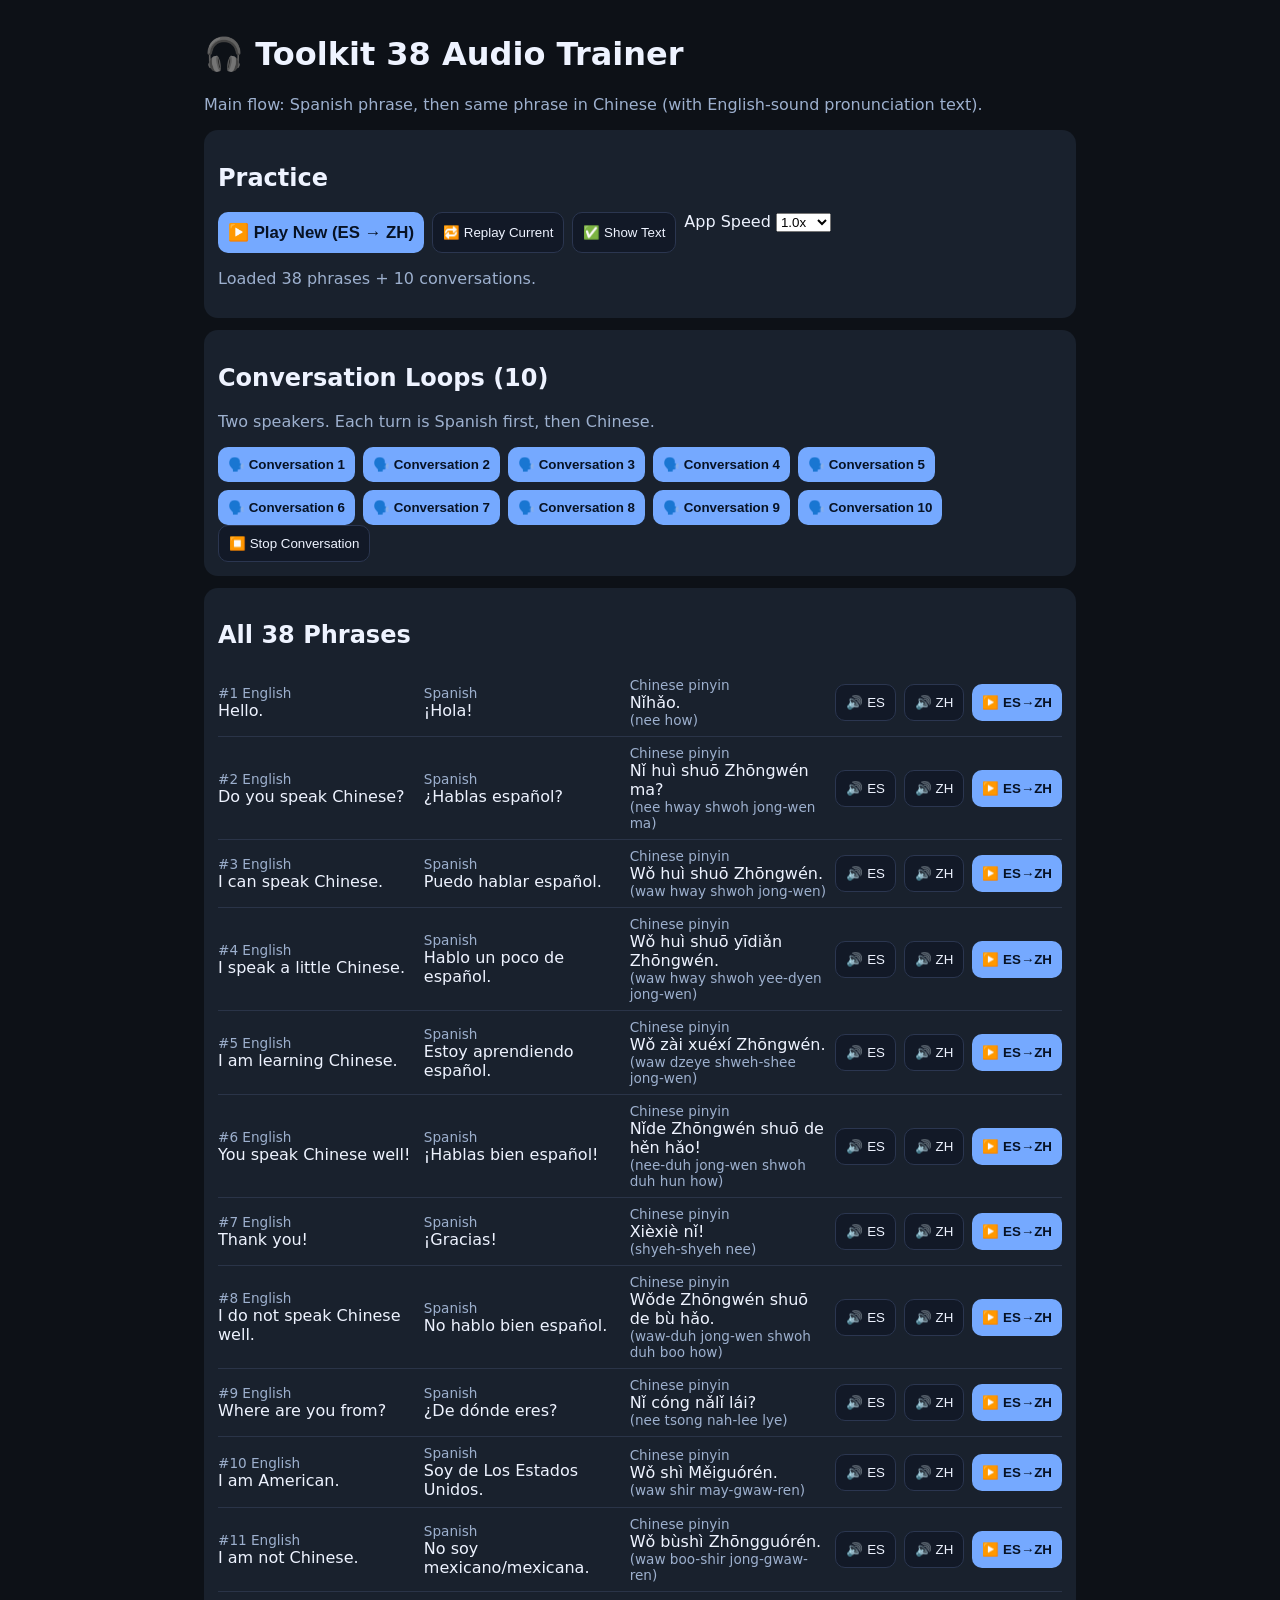
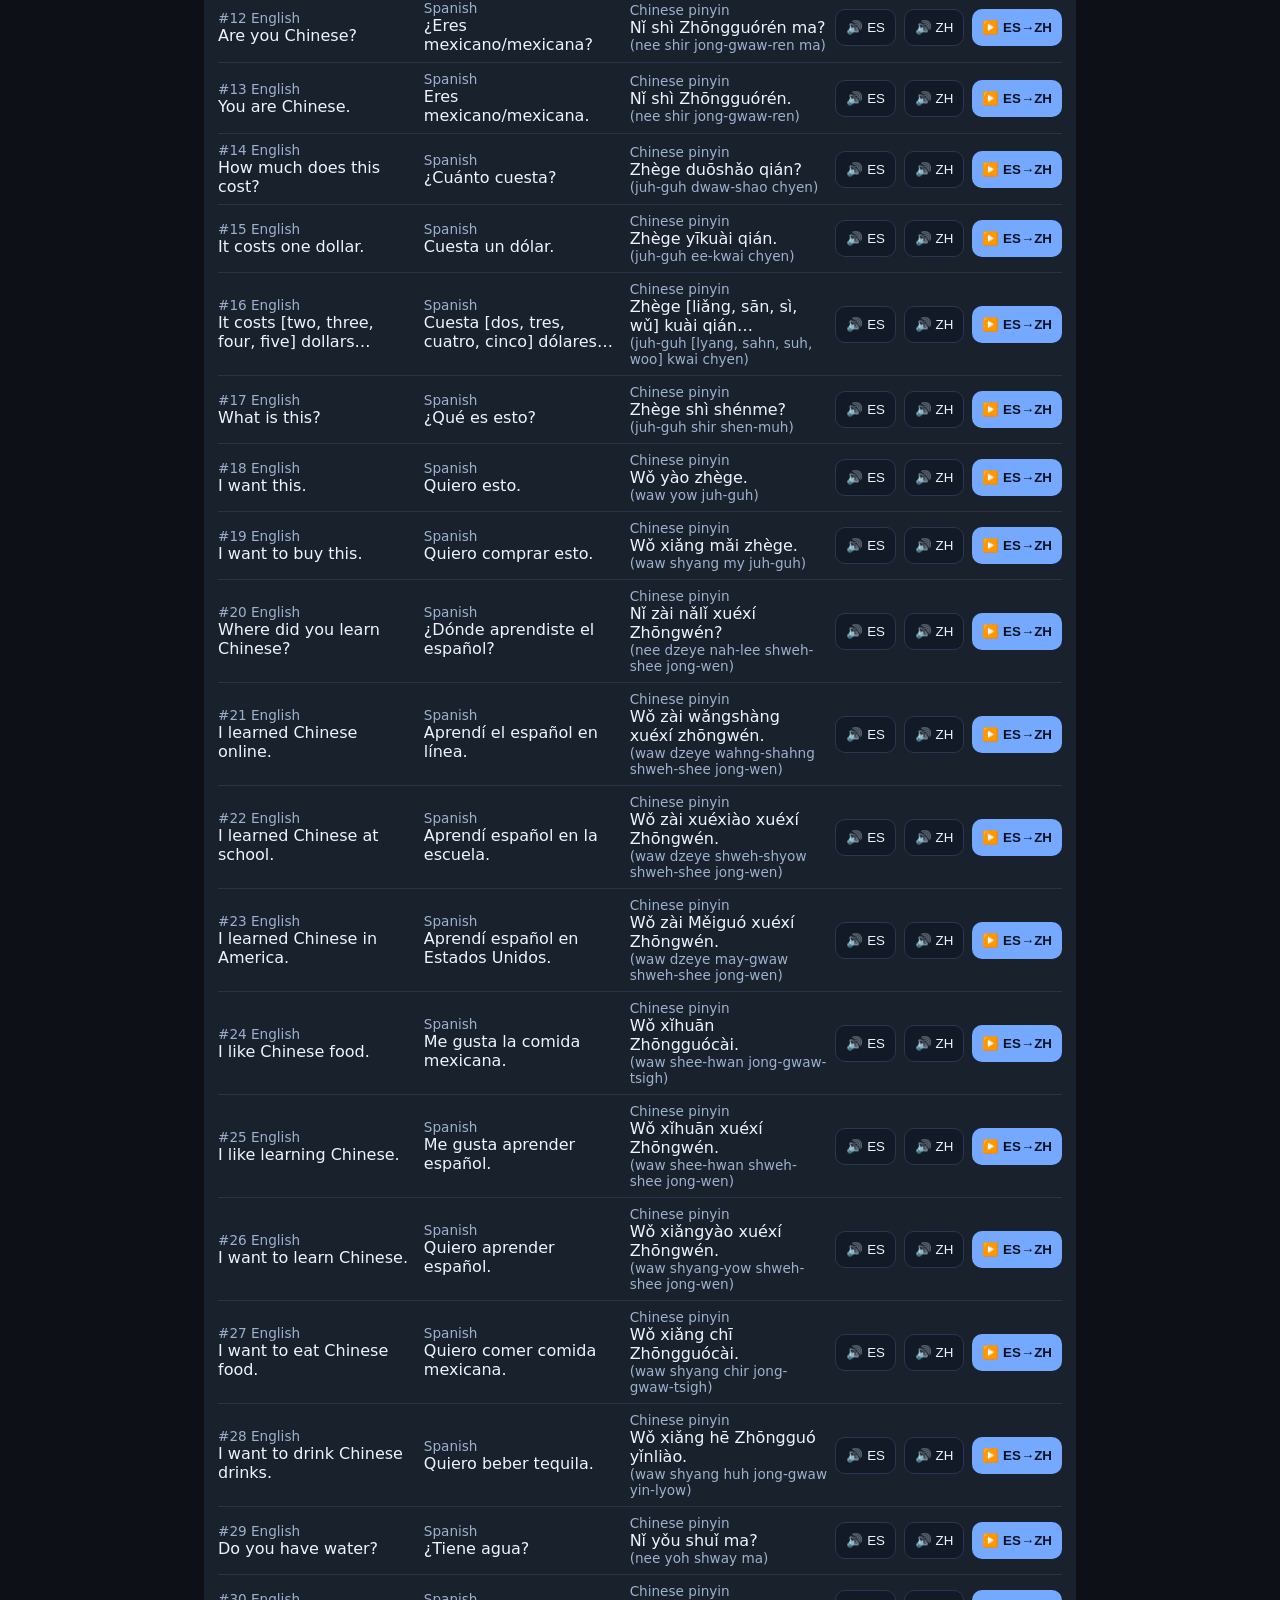
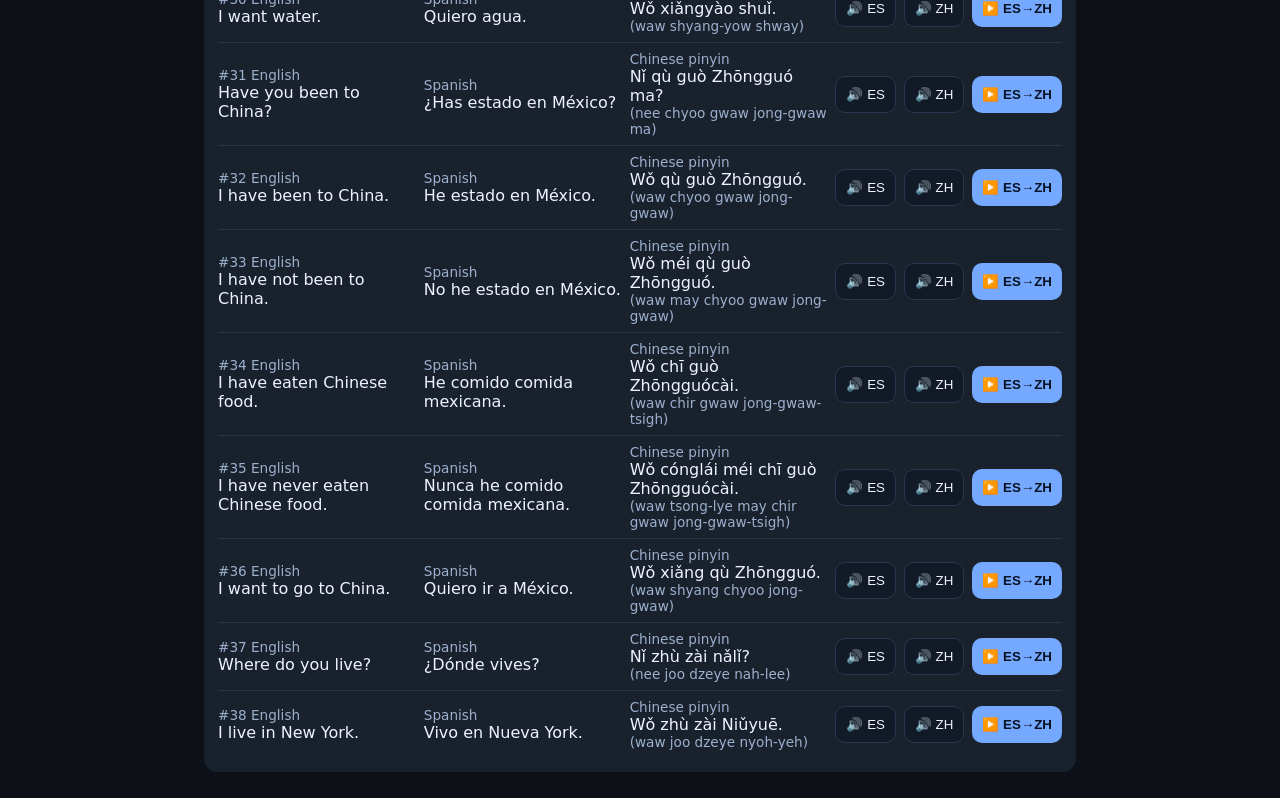
==== index.html @ 022e15b8 "Make speed a true app-wide control and add 5 more conversation loops (total 10)" ====
<!doctype html>
<html lang="en">
  <head>
    <meta charset="UTF-8" />
    <meta name="viewport" content="width=device-width, initial-scale=1.0" />
    <title>Toolkit 38 Audio Trainer</title>
    <link rel="stylesheet" href="styles.css" />
  </head>
  <body>
    <main class="app">
      <h1>🎧 Toolkit 38 Audio Trainer</h1>
      <p class="sub">Main flow: Spanish phrase, then same phrase in Chinese (with English-sound pronunciation text).</p>

      <section class="card">
        <h2>Practice</h2>
        <div class="row">
          <button id="playNew" class="primary big">▶️ Play New (ES → ZH)</button>
          <button id="replay">🔁 Replay Current</button>
          <button id="show">✅ Show Text</button>
          <label>App Speed
            <select id="speed">
              <option value="0.75">0.75x</option>
              <option value="0.85">0.85x</option>
              <option value="1" selected>1.0x</option>
              <option value="1.15">1.15x</option>
              <option value="1.3">1.3x</option>
            </select>
          </label>
        </div>
        <p id="status" class="muted">Ready.</p>
        <div id="currentText" class="hidden"></div>
      </section>

      <section class="card">
        <h2>Conversation Loops (10)</h2>
        <p class="muted">Two speakers. Each turn is Spanish first, then Chinese.</p>
        <div class="row" id="convButtons"></div>
        <div class="row">
          <button id="stopConv">⏹️ Stop Conversation</button>
        </div>
      </section>

      <section class="card">
        <h2>All 38 Phrases</h2>
        <div id="list"></div>
      </section>
    </main>

    <script src="app.js"></script>
  </body>
</html>
---- styles.css ----
:root{--bg:#0d1117;--card:#19212d;--text:#eef3ff;--muted:#9db0ce;--accent:#75a9ff}
*{box-sizing:border-box}body{margin:0;background:var(--bg);color:var(--text);font-family:Inter,system-ui,-apple-system,Segoe UI,Roboto,sans-serif}
.app{max-width:900px;margin:0 auto;padding:14px}.sub{color:var(--muted)}
.card{background:var(--card);padding:14px;border-radius:14px;margin:12px 0}
button{padding:10px;border-radius:10px;border:1px solid #2b3650;background:#121927;color:var(--text);cursor:pointer}
.primary{background:var(--accent);border:none;color:#071224;font-weight:800}.big{font-size:1.05rem}
.row{display:flex;gap:8px;flex-wrap:wrap}
.muted{color:var(--muted)}.hidden{display:none}
#currentText{margin-top:10px;padding:10px;border:1px solid #30405d;border-radius:10px}
.list-row{display:grid;grid-template-columns:1.2fr 1.2fr 1.2fr auto;gap:8px;align-items:center;padding:8px 0;border-bottom:1px solid #2a3448}
.list-row:last-child{border-bottom:none}
.pill{font-size:.85rem;color:var(--muted)}
@media(max-width:900px){.list-row{grid-template-columns:1fr}.list-row button{width:100%}}
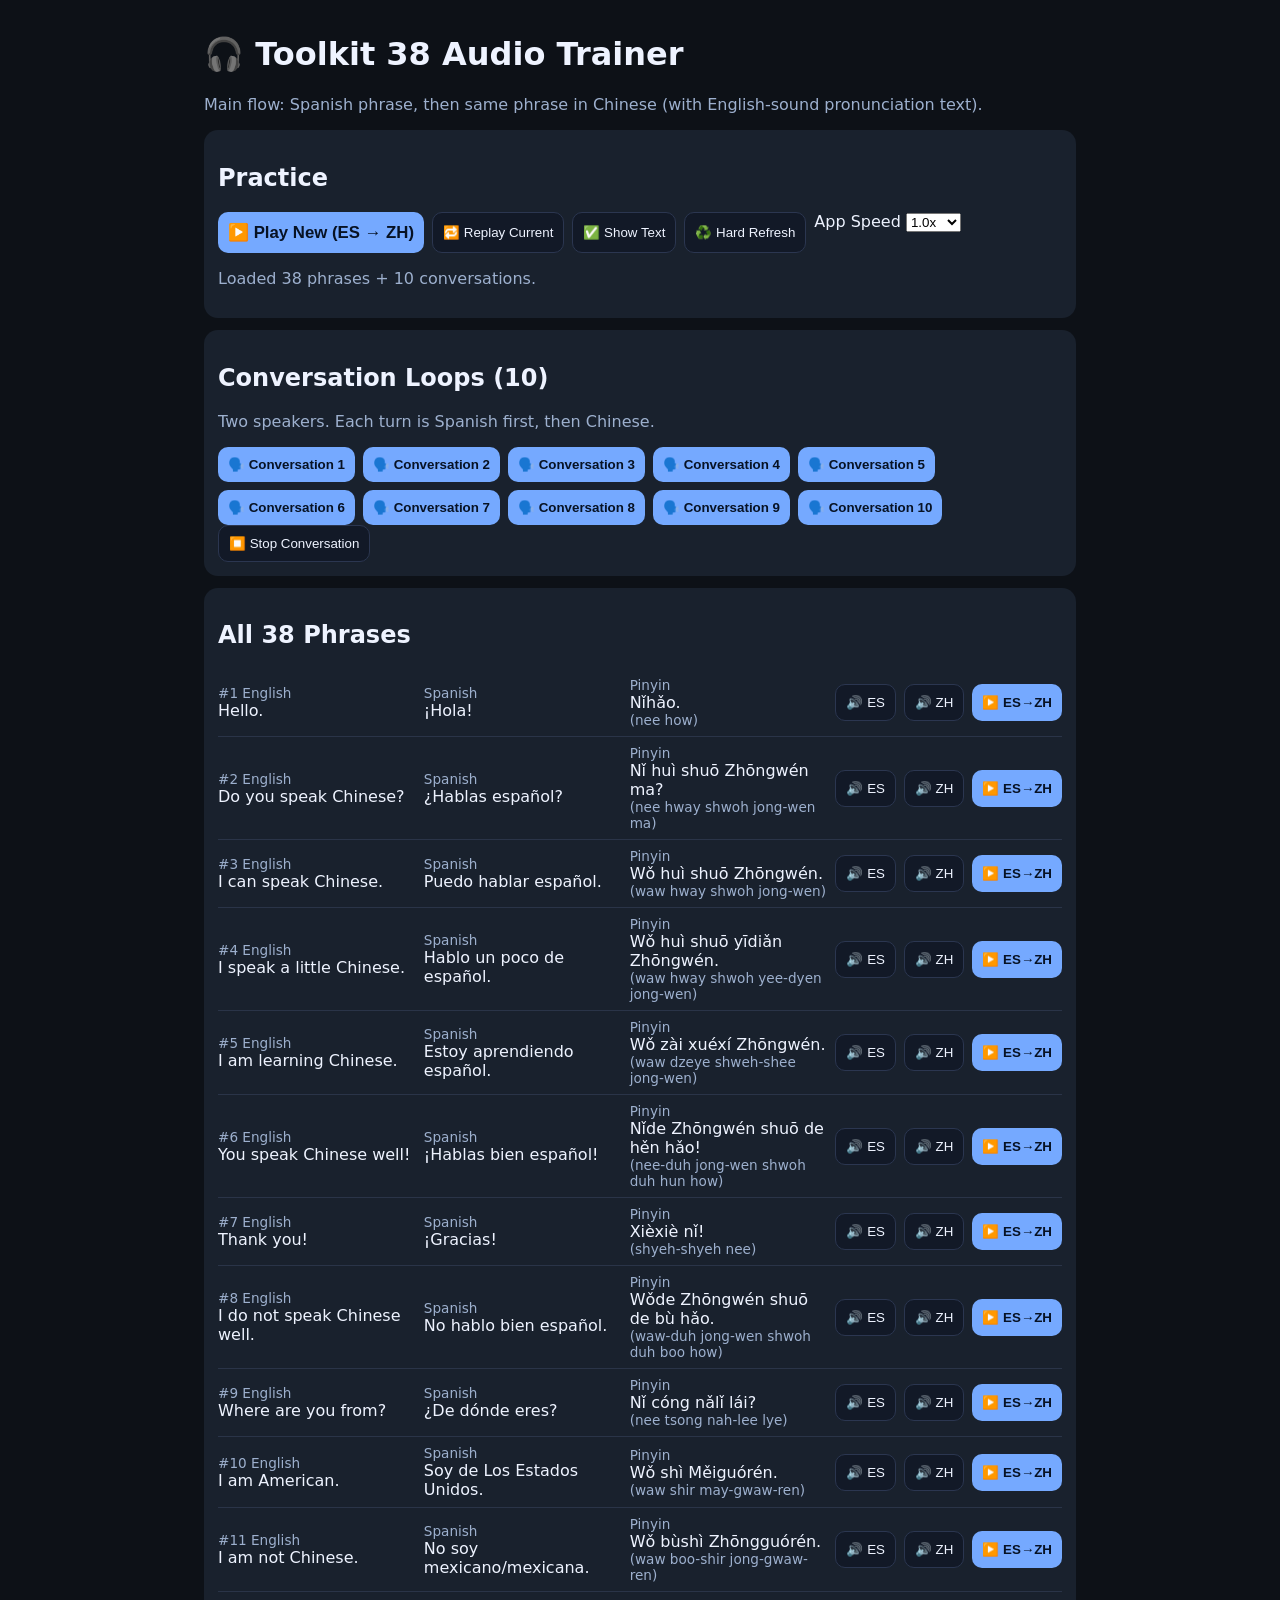
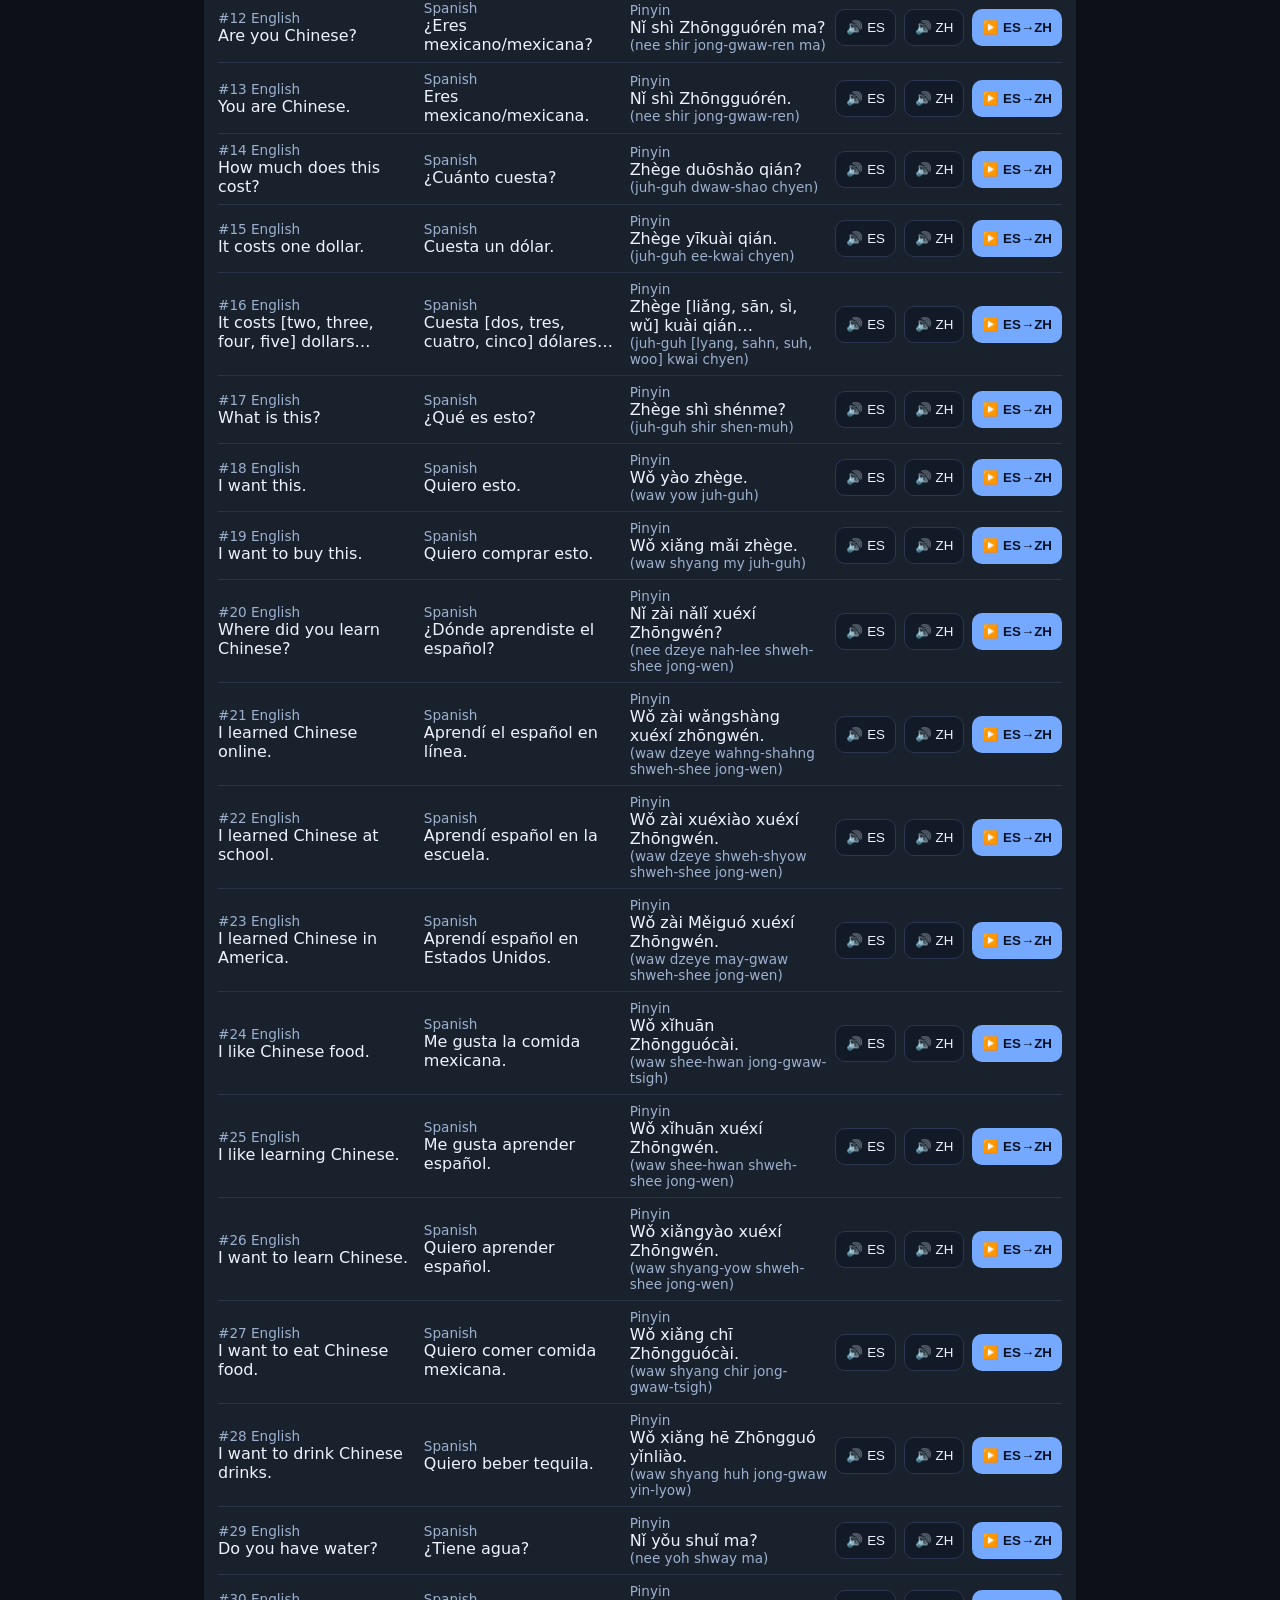
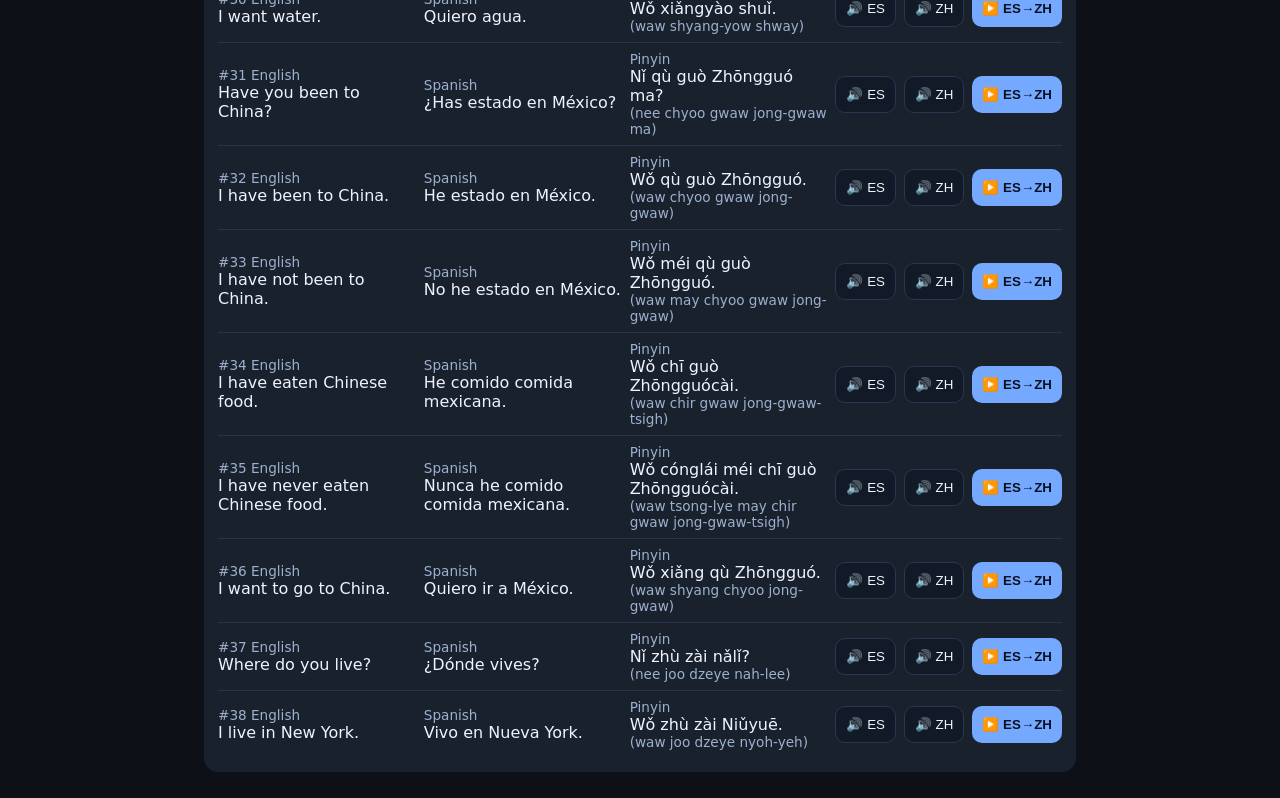
==== commit 4b5df3de: "Hide Chinese characters from UI and add in-app hard refresh button" ====
--- a/index.html
+++ b/index.html
@@ -17,6 +17,7 @@
           <button id="playNew" class="primary big">▶️ Play New (ES → ZH)</button>
           <button id="replay">🔁 Replay Current</button>
           <button id="show">✅ Show Text</button>
+          <button id="refreshBtn">♻️ Hard Refresh</button>
           <label>App Speed
             <select id="speed">
               <option value="0.75">0.75x</option>
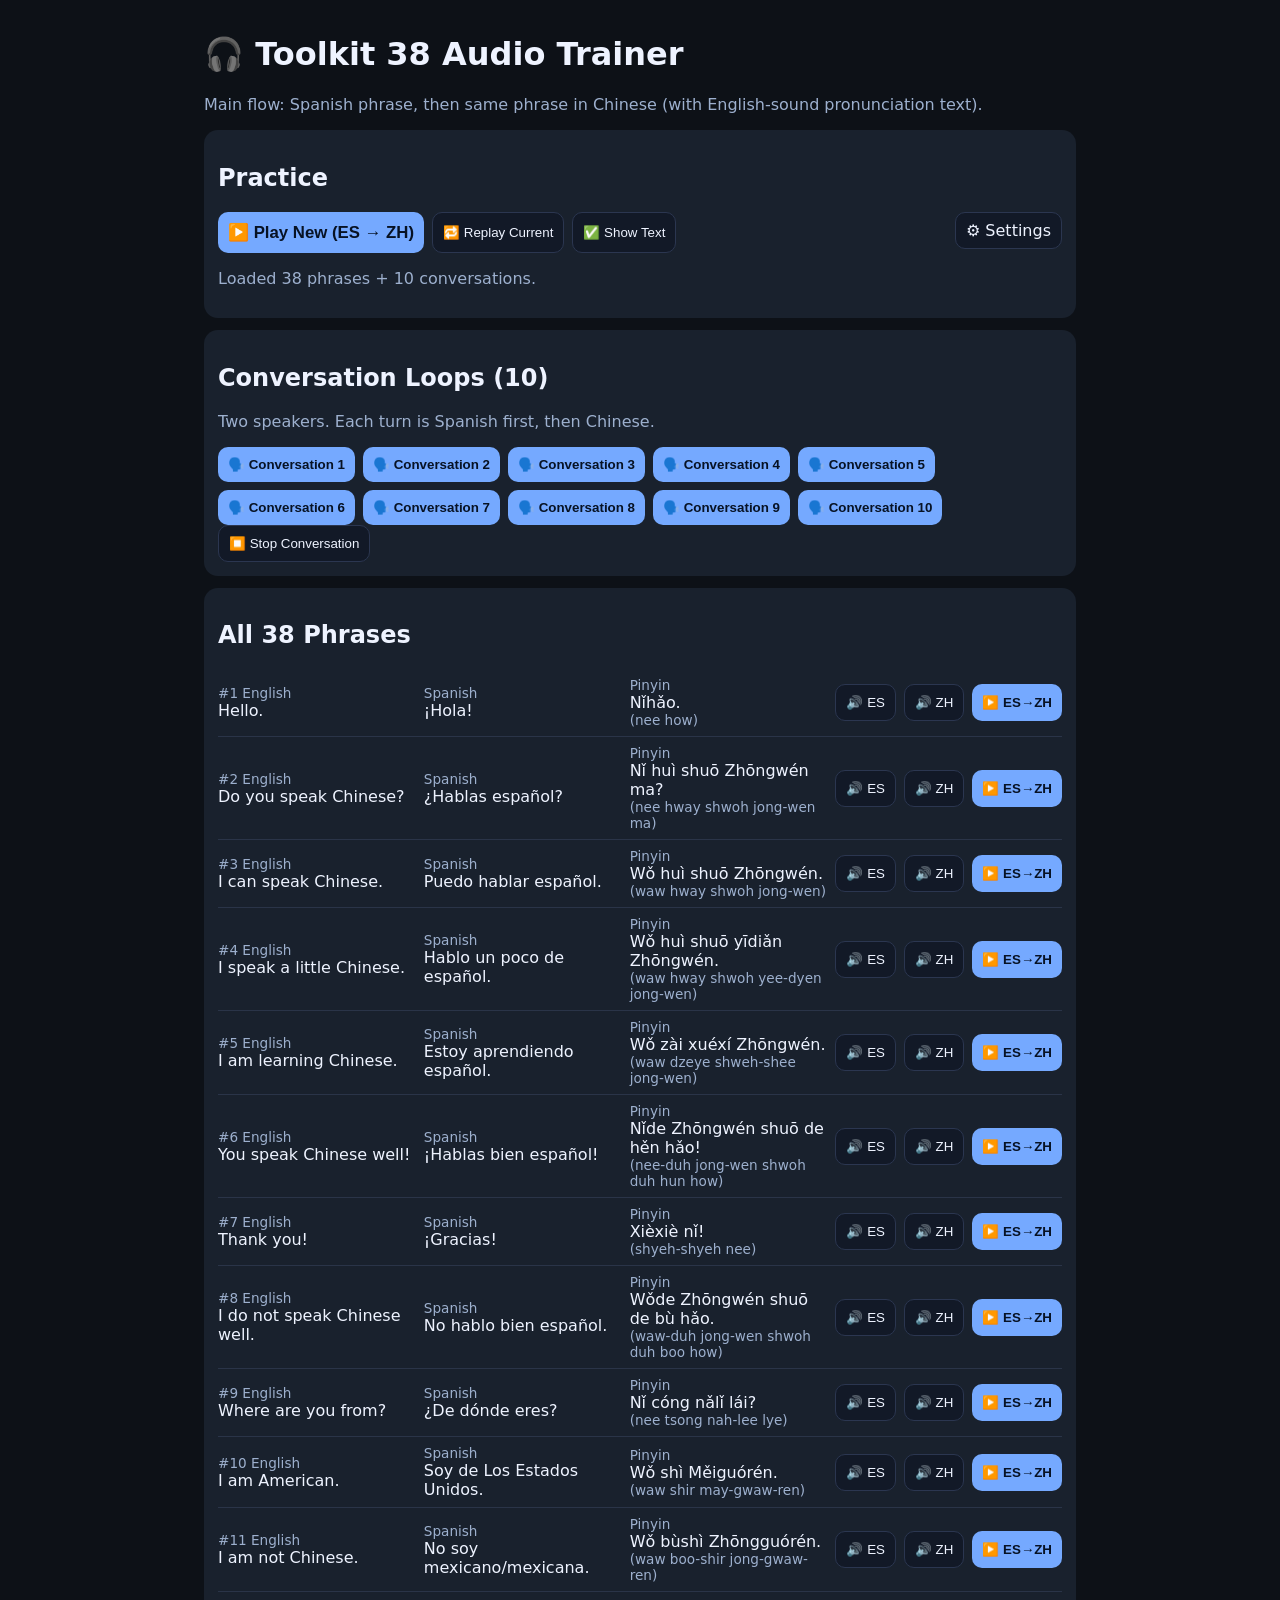
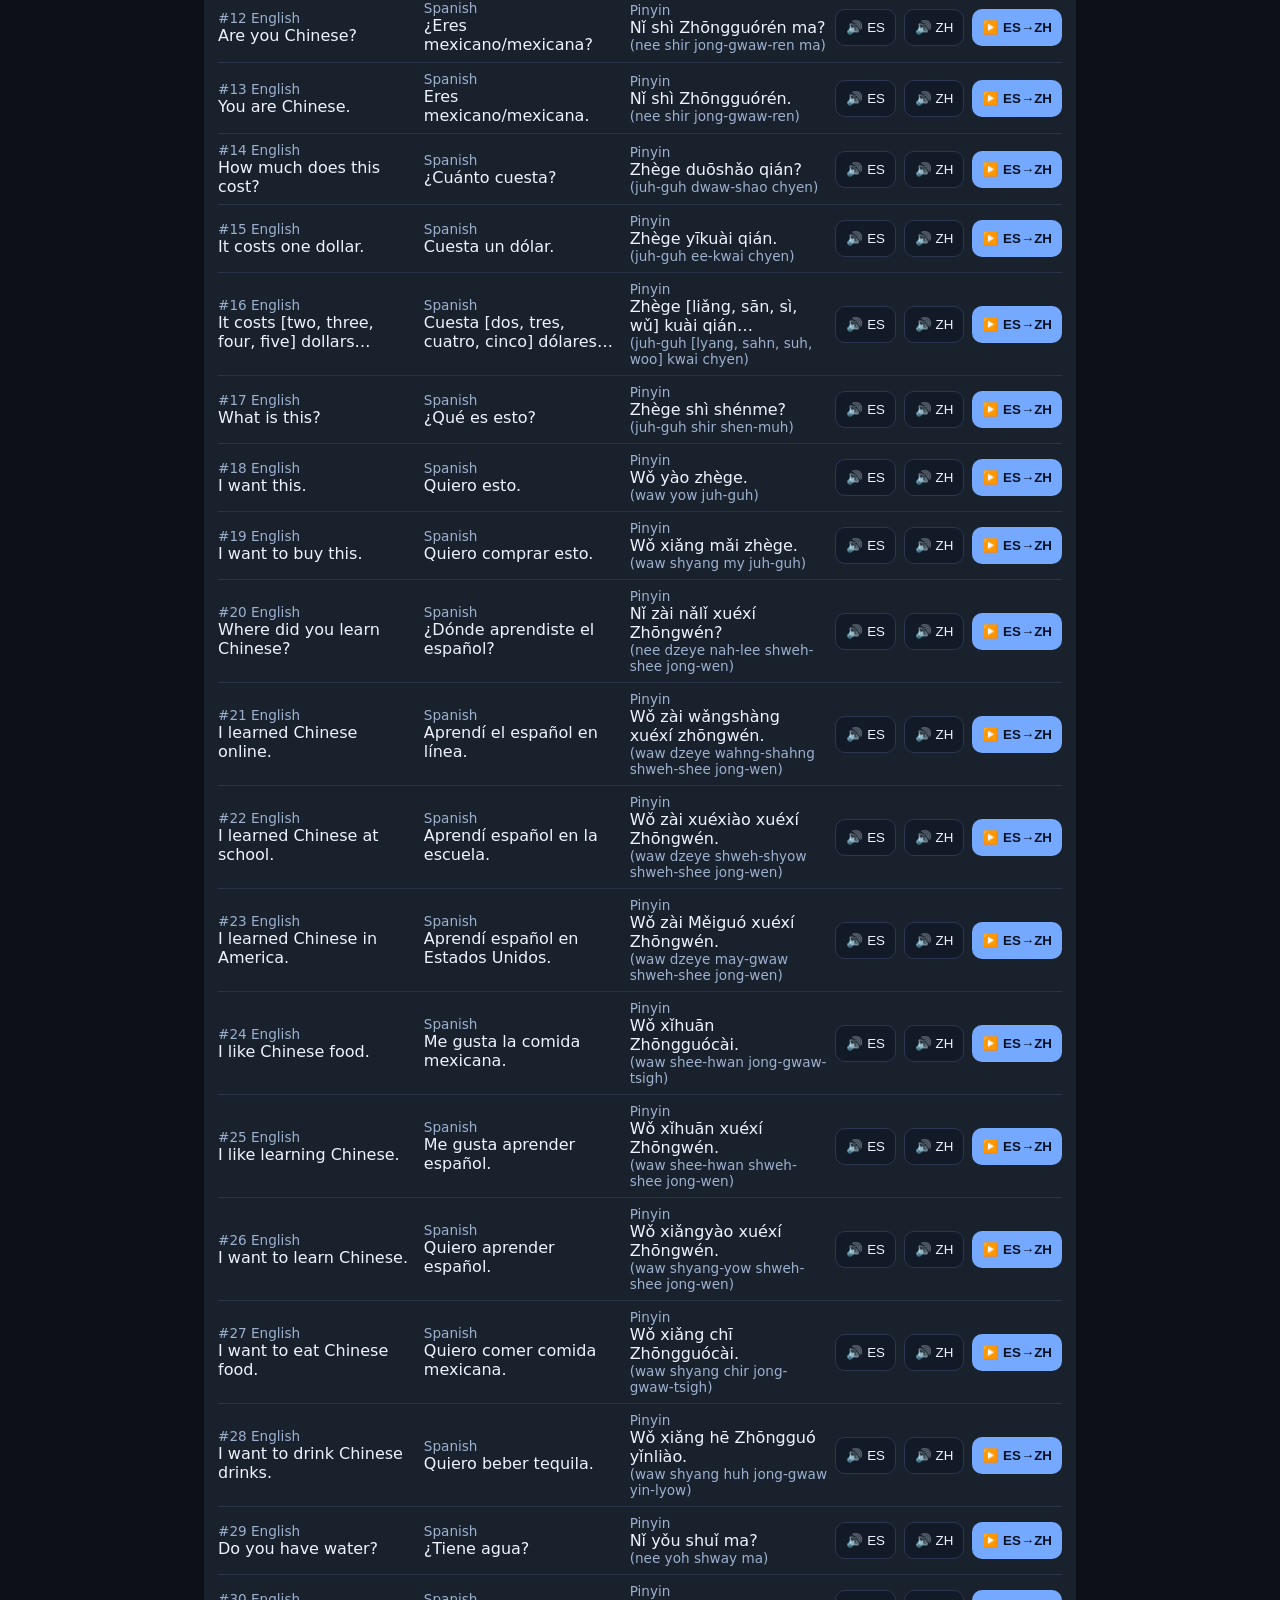
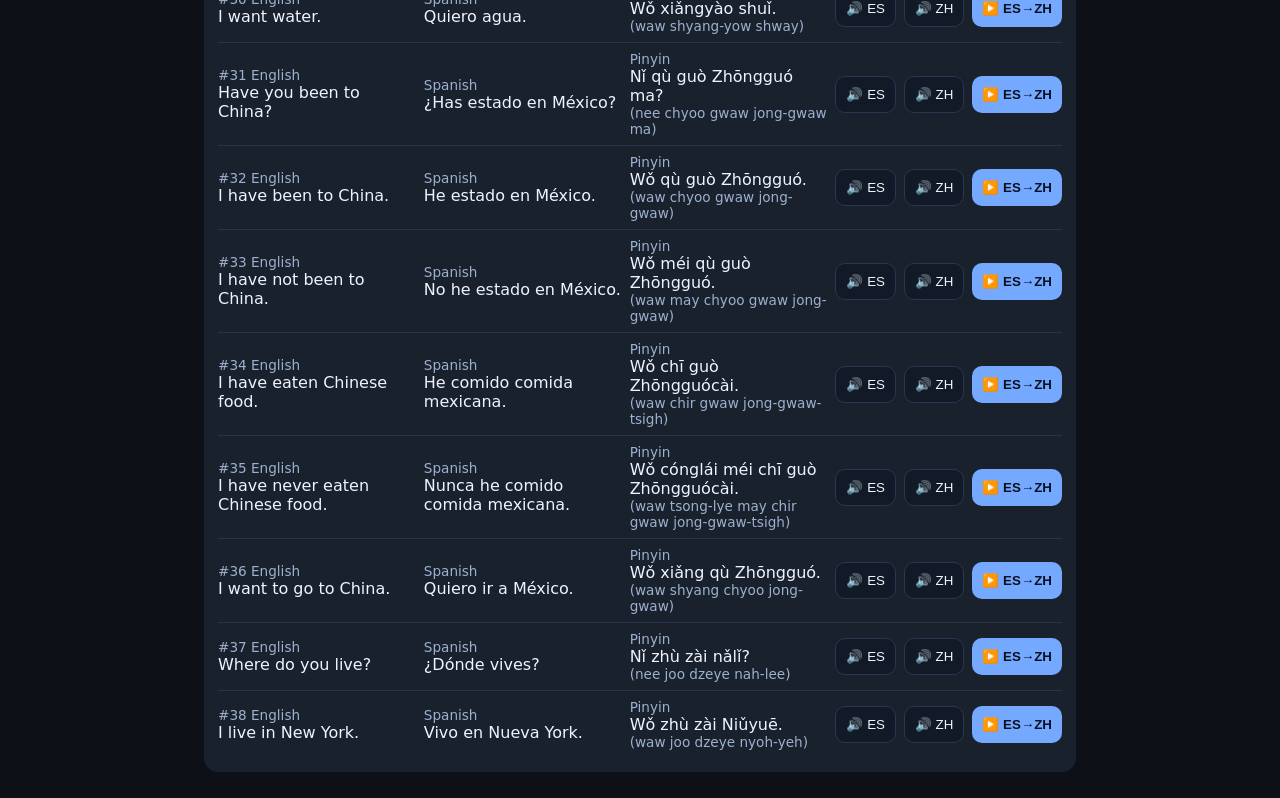
==== commit b72f7730: "Move speed into top-right settings dropdown and strengthen hard refresh behavior" ====
--- a/index.html
+++ b/index.html
@@ -13,20 +13,27 @@
 
       <section class="card">
         <h2>Practice</h2>
-        <div class="row">
-          <button id="playNew" class="primary big">▶️ Play New (ES → ZH)</button>
-          <button id="replay">🔁 Replay Current</button>
-          <button id="show">✅ Show Text</button>
-          <button id="refreshBtn">♻️ Hard Refresh</button>
-          <label>App Speed
-            <select id="speed">
-              <option value="0.75">0.75x</option>
-              <option value="0.85">0.85x</option>
-              <option value="1" selected>1.0x</option>
-              <option value="1.15">1.15x</option>
-              <option value="1.3">1.3x</option>
-            </select>
-          </label>
+        <div class="toolbar">
+          <div class="row main-actions">
+            <button id="playNew" class="primary big">▶️ Play New (ES → ZH)</button>
+            <button id="replay">🔁 Replay Current</button>
+            <button id="show">✅ Show Text</button>
+          </div>
+          <details class="settings-menu">
+            <summary>⚙️ Settings</summary>
+            <div class="settings-body">
+              <label>App Speed
+                <select id="speed">
+                  <option value="0.75">0.75x</option>
+                  <option value="0.85">0.85x</option>
+                  <option value="1" selected>1.0x</option>
+                  <option value="1.15">1.15x</option>
+                  <option value="1.3">1.3x</option>
+                </select>
+              </label>
+              <button id="refreshBtn">♻️ Hard Refresh</button>
+            </div>
+          </details>
         </div>
         <p id="status" class="muted">Ready.</p>
         <div id="currentText" class="hidden"></div>
--- a/styles.css
+++ b/styles.css
@@ -5,6 +5,12 @@
 button{padding:10px;border-radius:10px;border:1px solid #2b3650;background:#121927;color:var(--text);cursor:pointer}
 .primary{background:var(--accent);border:none;color:#071224;font-weight:800}.big{font-size:1.05rem}
 .row{display:flex;gap:8px;flex-wrap:wrap}
+.toolbar{display:flex;justify-content:space-between;align-items:flex-start;gap:10px;flex-wrap:wrap}
+.main-actions{flex:1}
+.settings-menu{margin-left:auto}
+.settings-menu summary{list-style:none;cursor:pointer;padding:8px 10px;border:1px solid #2b3650;border-radius:10px;background:#121927}
+.settings-menu[open] .settings-body{margin-top:8px;display:grid;gap:8px;min-width:170px}
+.settings-body label{display:grid;gap:6px}
 .muted{color:var(--muted)}.hidden{display:none}
 #currentText{margin-top:10px;padding:10px;border:1px solid #30405d;border-radius:10px}
 .list-row{display:grid;grid-template-columns:1.2fr 1.2fr 1.2fr auto;gap:8px;align-items:center;padding:8px 0;border-bottom:1px solid #2a3448}
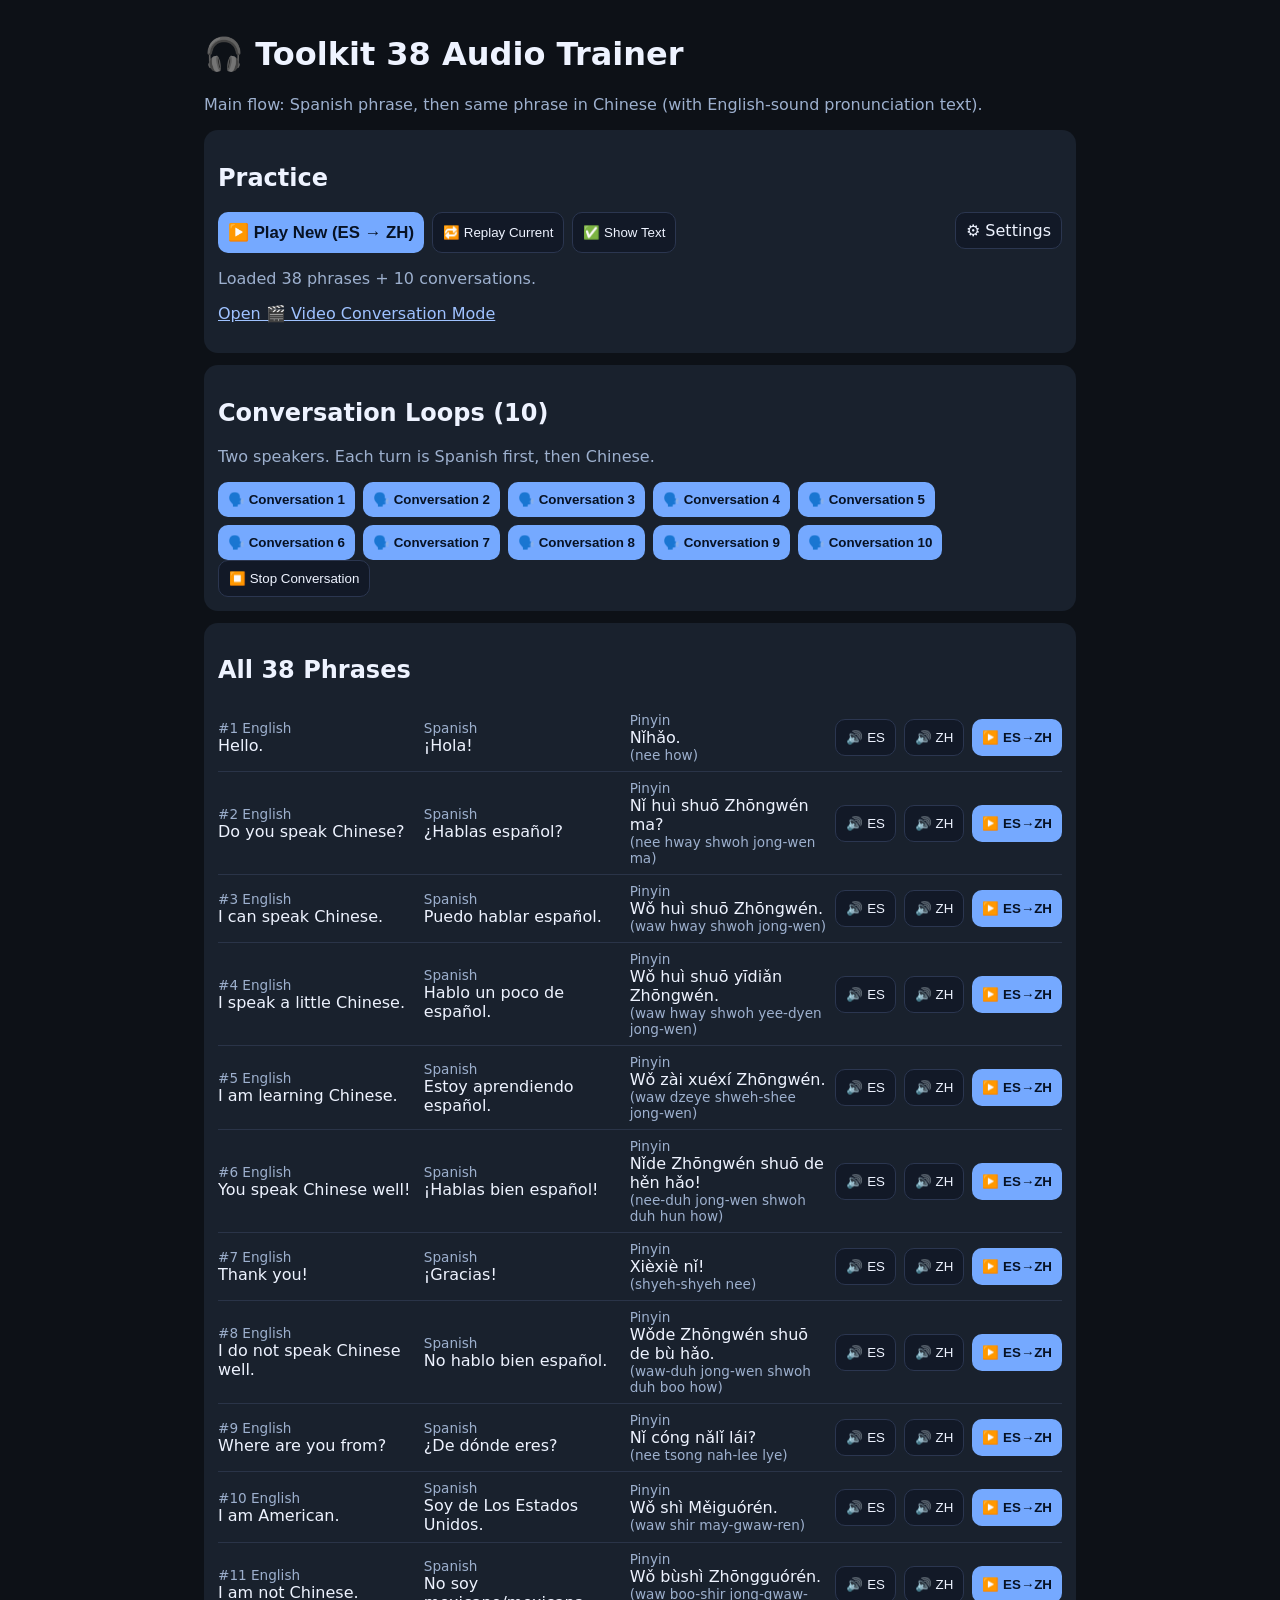
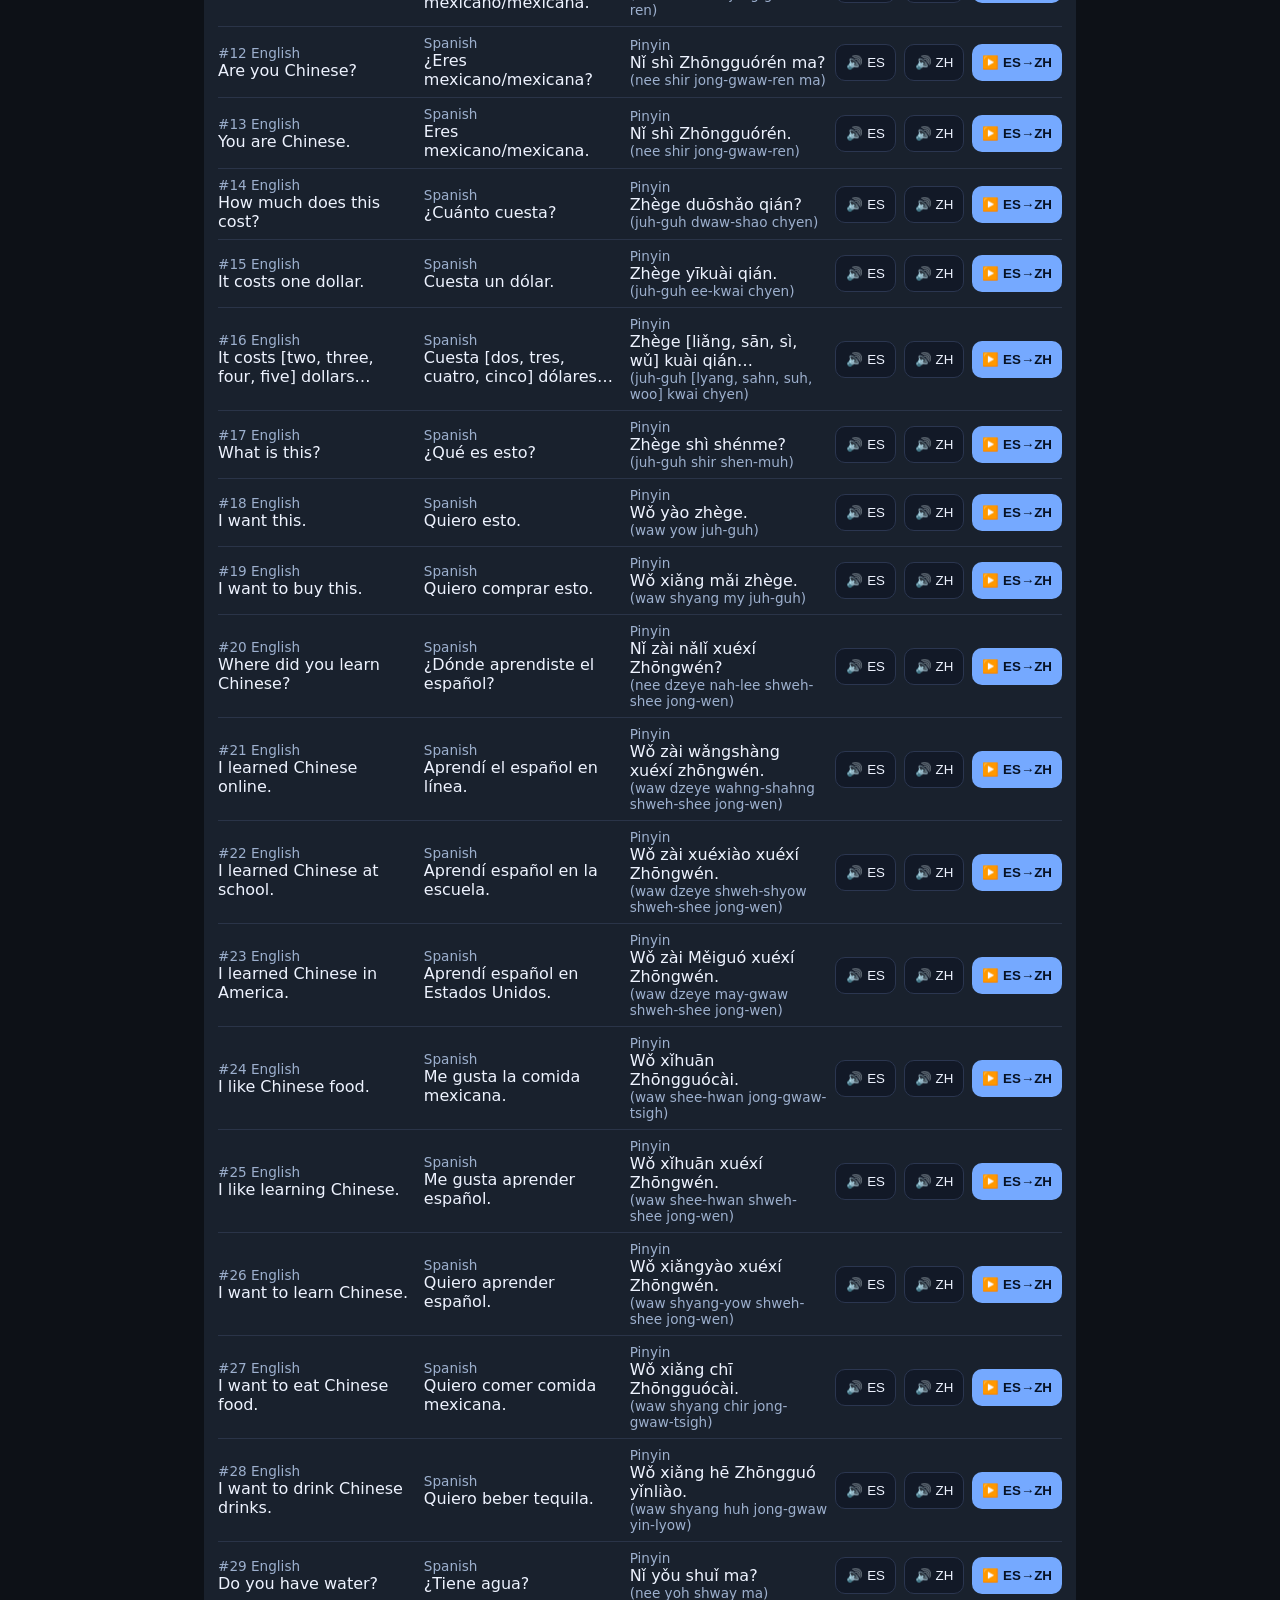
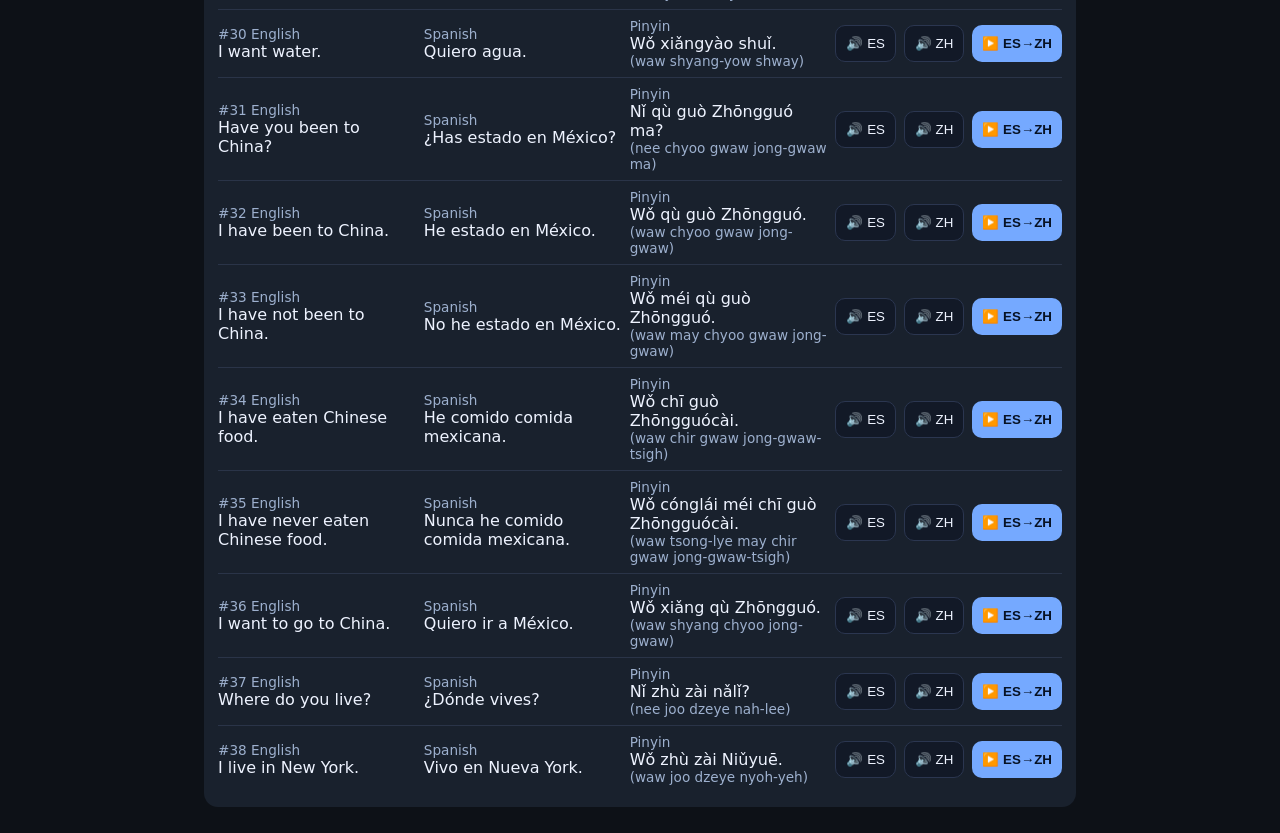
==== commit 9e791faf: "Add free video-style conversation mode with animated two-speaker scenes" ====
--- a/index.html
+++ b/index.html
@@ -36,6 +36,7 @@
           </details>
         </div>
         <p id="status" class="muted">Ready.</p>
+        <p><a href="video.html" style="color:#9fc2ff">Open 🎬 Video Conversation Mode</a></p>
         <div id="currentText" class="hidden"></div>
       </section>
 
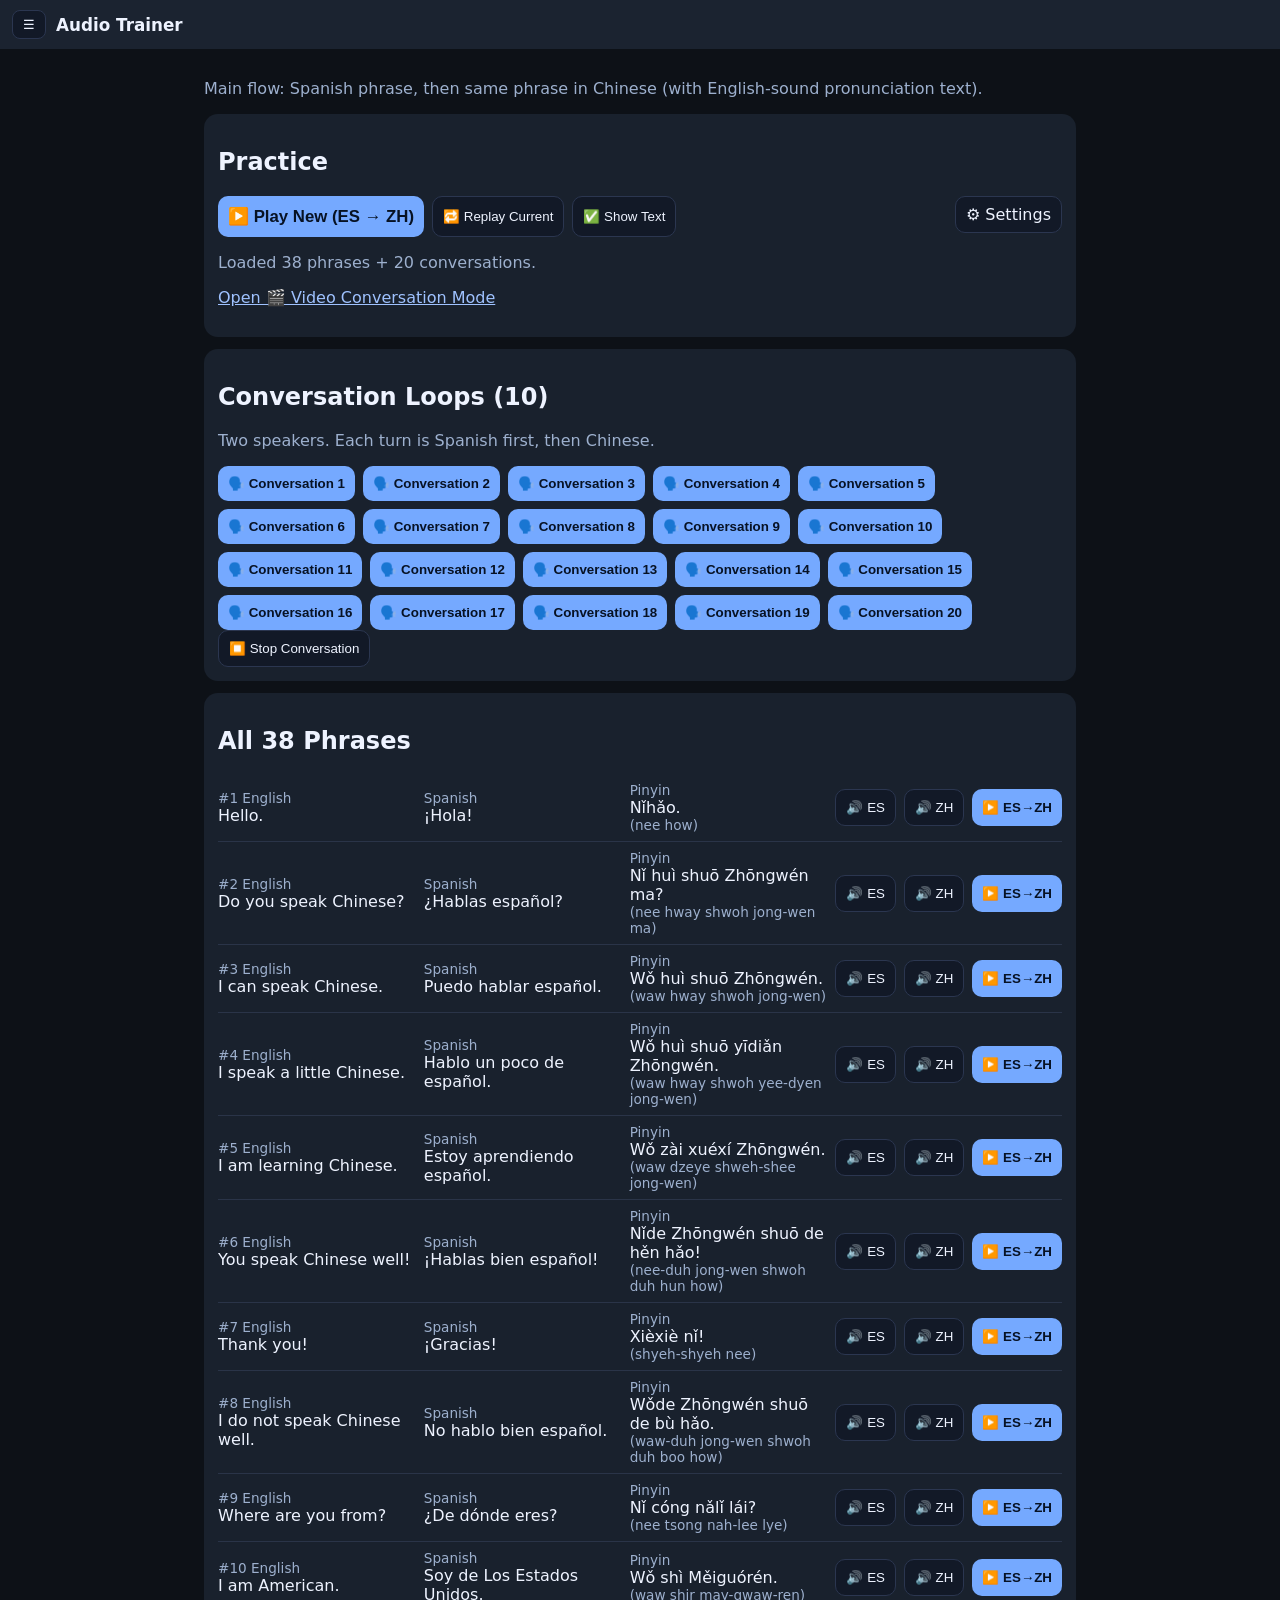
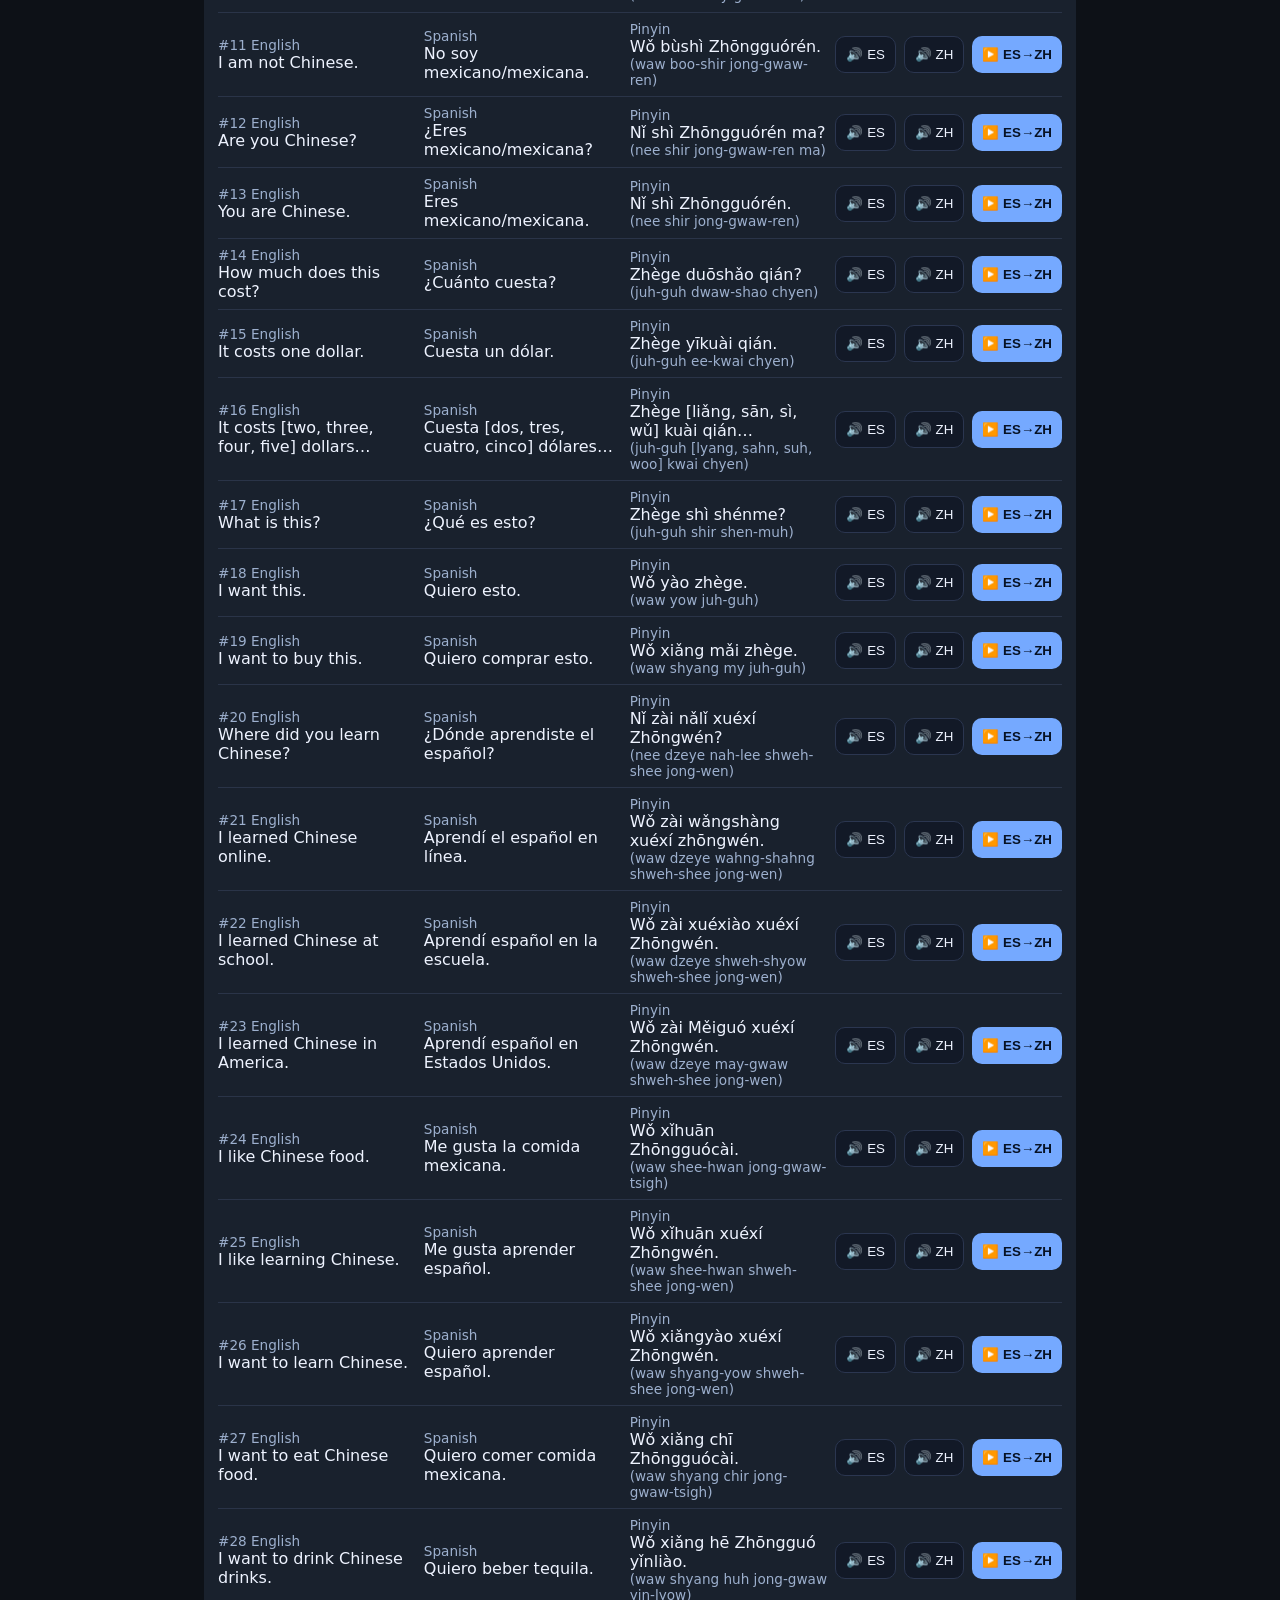
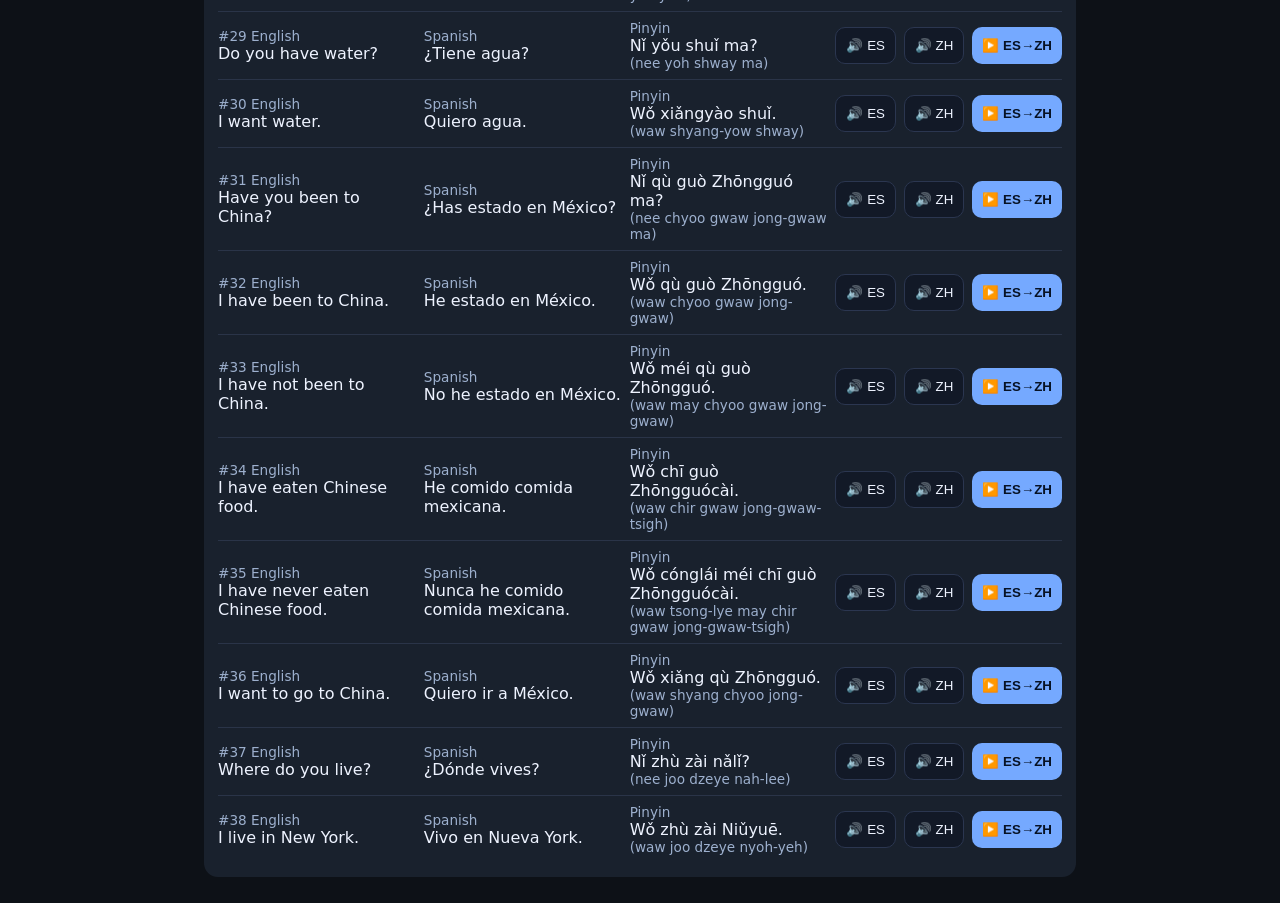
==== commit e6781163: "Add hamburger navigation and new grammar pages (Chinese + Spanish) with linked multi-page learning f" ====
--- a/index.html
+++ b/index.html
@@ -4,11 +4,14 @@
     <meta charset="UTF-8" />
     <meta name="viewport" content="width=device-width, initial-scale=1.0" />
     <title>Toolkit 38 Audio Trainer</title>
+    <link rel="stylesheet" href="nav.css"/>
     <link rel="stylesheet" href="styles.css" />
   </head>
   <body>
+    <header class="topbar"><button id="menuBtn" class="menu-btn">☰</button><h1>Audio Trainer</h1></header>
+    <nav id="drawer" class="drawer"><a href="index.html">Main App</a><a href="video.html">Video Conversations</a><a href="grammar-chinese.html">Chinese Grammar</a><a href="grammar-spanish.html">Spanish Grammar</a></nav>
     <main class="app">
-      <h1>🎧 Toolkit 38 Audio Trainer</h1>
+      
       <p class="sub">Main flow: Spanish phrase, then same phrase in Chinese (with English-sound pronunciation text).</p>
 
       <section class="card">
@@ -56,5 +59,6 @@
     </main>
 
     <script src="app.js"></script>
-  </body>
+      <script src="nav.js"></script>
+</body>
 </html>
--- a/nav.css
+++ b/nav.css
@@ -0,0 +1 @@
+.topbar{display:flex;align-items:center;gap:10px;padding:10px 12px;background:#1b2330;position:sticky;top:0;z-index:10}.topbar h1{font-size:1.05rem;margin:0}.menu-btn{background:#121927;color:#edf2ff;border:1px solid #2b3650;border-radius:8px;padding:6px 10px}.drawer{position:fixed;left:-260px;top:0;height:100dvh;width:240px;background:#111a2a;border-right:1px solid #2b3650;padding:56px 12px 12px;display:flex;flex-direction:column;gap:8px;transition:left .2s ease;z-index:20}.drawer.open{left:0}.drawer a{color:#edf2ff;text-decoration:none;padding:8px;border-radius:8px;background:#1b2330}
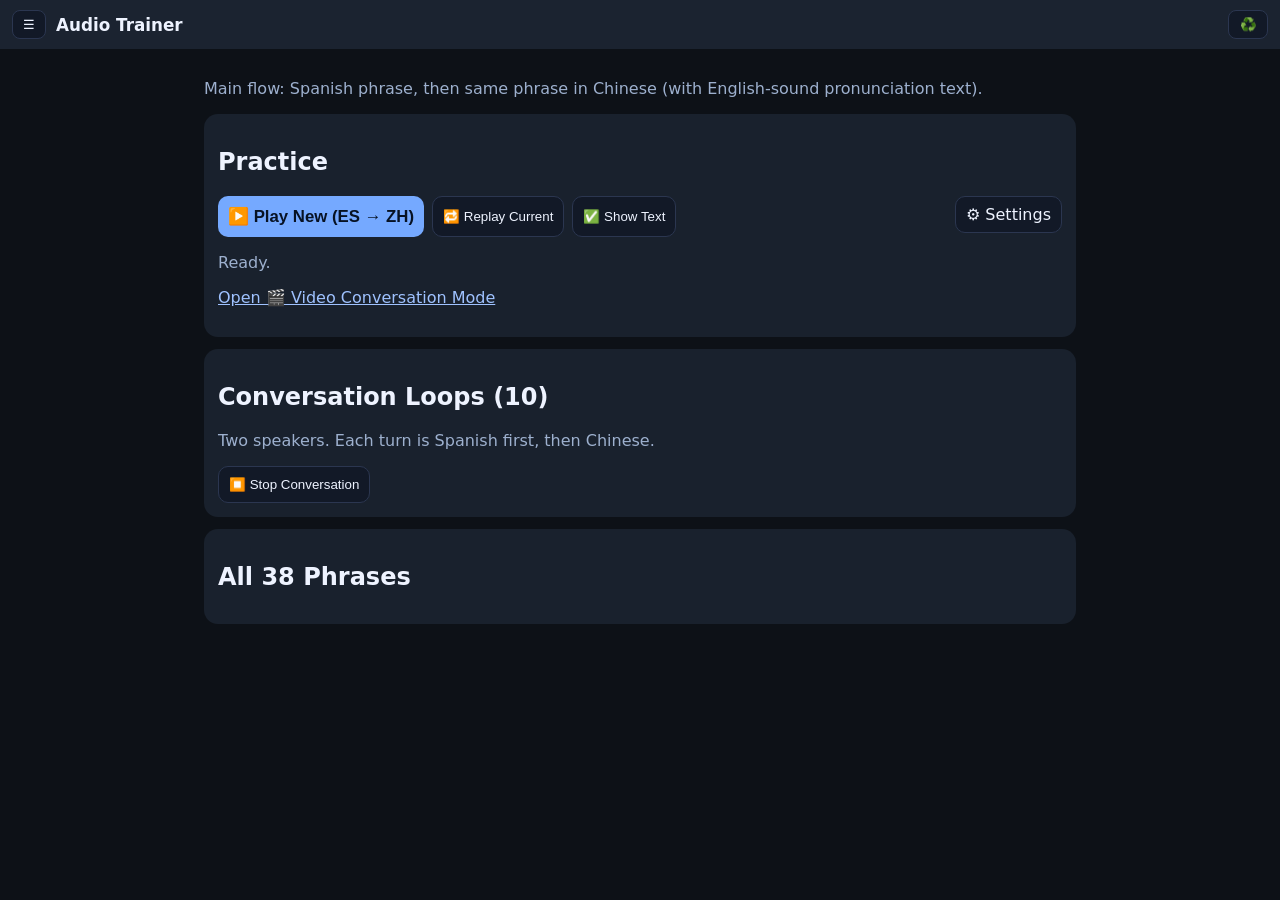
==== commit b1f64f29: "Fix avatar rendering with local PNG portraits and move hard refresh to top-right header across pages" ====
--- a/index.html
+++ b/index.html
@@ -34,7 +34,7 @@
                   <option value="1.3">1.3x</option>
                 </select>
               </label>
-              <button id="refreshBtn">♻️ Hard Refresh</button>
+              
             </div>
           </details>
         </div>
--- a/nav.css
+++ b/nav.css
@@ -1 +1,3 @@
 .topbar{display:flex;align-items:center;gap:10px;padding:10px 12px;background:#1b2330;position:sticky;top:0;z-index:10}.topbar h1{font-size:1.05rem;margin:0}.menu-btn{background:#121927;color:#edf2ff;border:1px solid #2b3650;border-radius:8px;padding:6px 10px}.drawer{position:fixed;left:-260px;top:0;height:100dvh;width:240px;background:#111a2a;border-right:1px solid #2b3650;padding:56px 12px 12px;display:flex;flex-direction:column;gap:8px;transition:left .2s ease;z-index:20}.drawer.open{left:0}.drawer a{color:#edf2ff;text-decoration:none;padding:8px;border-radius:8px;background:#1b2330}
+
+.top-refresh{padding:6px 8px;min-width:40px;text-align:center}
